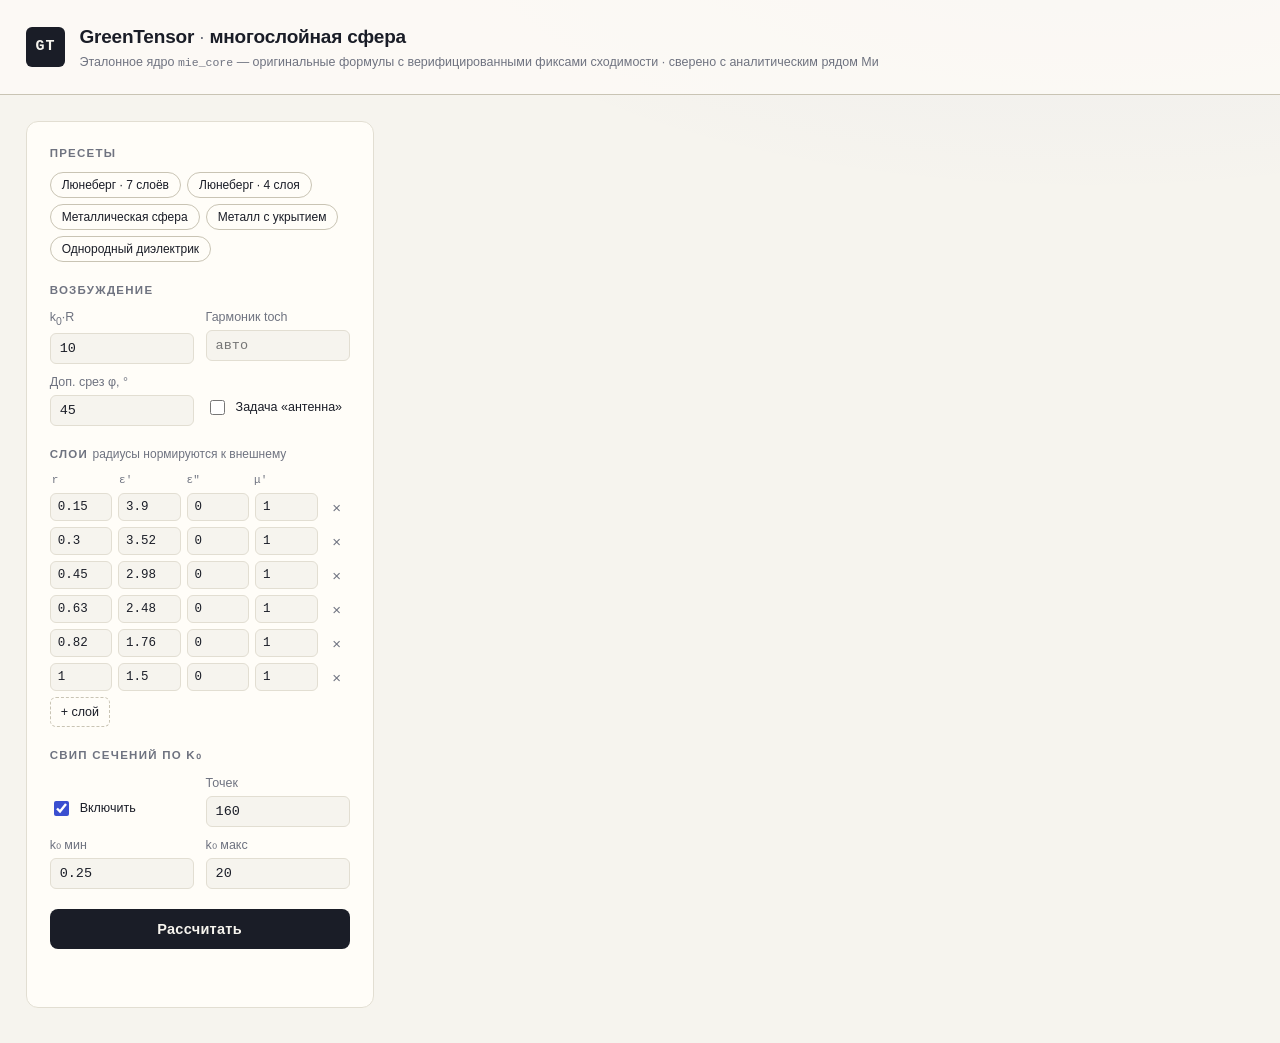
==== webapp/static/index.html @ 2ded287a "feat: analytic GMM scattering architecture on the layered-sphere core" ====
<!doctype html>
<html lang="ru">
<head>
<meta charset="utf-8">
<meta name="viewport" content="width=device-width, initial-scale=1">
<title>GreenTensor · Рассеяние на многослойной сфере</title>
<link rel="stylesheet" href="style.css">
<script src="vendor/plotly.min.js"></script>
</head>
<body>

<header class="site-header">
  <div class="brand">
    <span class="brand-mark">GT</span>
    <div>
      <h1>GreenTensor <span class="thin">·</span> многослойная сфера</h1>
      <p class="sub">Эталонное ядро <code>mie_core</code> — оригинальные формулы с верифицированными
      фиксами сходимости · сверено с аналитическим рядом Ми</p>
    </div>
  </div>
</header>

<div class="layout">

  <aside class="panel" aria-label="Параметры расчёта">
    <section>
      <h2 class="sec">Пресеты</h2>
      <div class="preset-row" id="presets"></div>
    </section>

    <section>
      <h2 class="sec">Возбуждение</h2>
      <div class="grid2">
        <label><span>k<sub>0</sub>·R</span> <input id="k0" type="number" step="any" value="10"></label>
        <label><span>Гармоник toch</span> <input id="toch" type="number" min="1" max="150" placeholder="авто"></label>
        <label><span>Доп. срез φ, °</span> <input id="phi" type="number" step="any" value="45"
               title="Главные плоскости φ=0° и φ=90° строятся всегда; здесь — дополнительный срез (в нём E_φ ≠ 0)"></label>
        <label class="chk"><input id="problemAntenna" type="checkbox"> Задача «антенна»</label>
      </div>
    </section>

    <section>
      <h2 class="sec">Слои <span class="hint">радиусы нормируются к внешнему</span></h2>
      <div class="layers-head"><span>r</span><span>ε′</span><span>ε″</span><span>μ′</span><span></span></div>
      <div id="layers"></div>
      <button class="ghost" id="addLayer" type="button">+ слой</button>
    </section>

    <section>
      <h2 class="sec">Свип сечений по k₀</h2>
      <div class="grid2">
        <label class="chk"><input id="sweepOn" type="checkbox" checked> Включить</label>
        <label>Точек <input id="sweepN" type="number" min="8" max="400" value="160"></label>
        <label>k₀ мин <input id="sweepMin" type="number" step="any" value="0.25"></label>
        <label>k₀ макс <input id="sweepMax" type="number" step="any" value="20"></label>
      </div>
    </section>

    <button class="primary" id="run" type="button">Рассчитать</button>
    <p id="status" class="status" role="status"></p>
  </aside>

  <main id="results" class="results" hidden>

    <section class="row-summary">
      <div class="card geometry-card">
        <h3 class="sec">Геометрия</h3>
        <svg id="geom" viewBox="-1.45 -1.18 2.9 2.36" role="img" aria-label="Сечение слоёв сферы"></svg>
      </div>
      <div class="cards" id="csCards"></div>
    </section>

    <div class="tabs" id="tabs" hidden>
      <button class="tab active" data-problem="diffraction" type="button">Дифракция</button>
      <button class="tab" data-problem="antenna" type="button">Антенна</button>
    </div>

    <section>
      <h2 class="sec rule">Линейная поляризация — главные плоскости (φ=0°, 90°) и срез φ, дБ</h2>
      <div class="plots2">
        <div class="plot-card"><div id="plotLinPolar" class="plot polar"></div></div>
        <div class="plot-card"><div id="plotLinRect" class="plot"></div></div>
      </div>
    </section>

    <section>
      <h2 class="sec rule">Круговая поляризация — основная и кросс-компоненты, дБ</h2>
      <div class="plots2">
        <div class="plot-card"><div id="plotCirPolar" class="plot polar"></div></div>
        <div class="plot-card"><div id="plotCirRect" class="plot"></div></div>
      </div>
    </section>

    <section id="sweepSection">
      <h2 class="sec rule">Сечения рассеяния — зависимость от k₀ (дифракция)</h2>
      <div class="plot-card wide"><div id="plotSweep" class="plot tall"></div></div>
    </section>

    <section>
      <h2 class="sec rule">Коэффициенты ряда |M<sub>n</sub>|, |N<sub>n</sub>|</h2>
      <div class="plot-card wide"><div id="plotCoeffs" class="plot"></div></div>
    </section>

    <section class="export">
      <h2 class="sec rule">Экспорт</h2>
      <button class="ghost" id="dlJson" type="button">Данные · JSON</button>
      <button class="ghost" id="dlCsv" type="button">Диаграммы · CSV</button>
      <span class="hint">PNG каждого графика — через камеру в его панели инструментов</span>
    </section>

  </main>
</div>

<script src="app.js"></script>
</body>
</html>
---- webapp/static/style.css ----
/* GreenTensor web — научно-издательский стиль (Swiss/editorial).
   Единая система токенов: бумага + чернила, два семантических акцента:
   индиго = θ / основная (co) компонента, янтарь = φ / кросс-компонента. */

:root {
  --paper: #f6f4ee;
  --surface: #fffdf8;
  --ink: #1a1d27;
  --muted: #6f7380;
  --line: #e2ded2;
  --line-strong: #c9c4b4;

  --accent: #3a4fd0;      /* индиго: E_theta, co-pol, Q_sca */
  --accent-2: #d97d00;    /* янтарь: E_phi, cross-pol, Q_ext */
  --teal: #0e9488;        /* Q_abs */
  --rose: #c2403f;        /* Q_back */

  --font: -apple-system, "SF Pro Text", "Segoe UI", Roboto, "Helvetica Neue", Arial, sans-serif;
  --mono: ui-monospace, "SF Mono", SFMono-Regular, Menlo, Consolas, monospace;

  --space: clamp(1rem, 0.8rem + 1vw, 2rem);
  --radius: 6px;
}

* { box-sizing: border-box; }
[hidden] { display: none !important; }

html, body { margin: 0; padding: 0; }

body {
  background:
    radial-gradient(1200px 500px at 85% -10%, rgba(58, 79, 208, 0.05), transparent 60%),
    var(--paper);
  color: var(--ink);
  font-family: var(--font);
  font-size: 15px;
  line-height: 1.45;
}

code { font-family: var(--mono); font-size: 0.92em; }

/* ---------------------------------------------------------------- header */
.site-header {
  border-bottom: 1px solid var(--line-strong);
  padding: calc(var(--space) * 0.9) var(--space);
  background: color-mix(in srgb, var(--surface) 70%, transparent);
}

.brand { display: flex; gap: 14px; align-items: center; max-width: 1480px; margin: 0 auto; }

.brand-mark {
  font-family: var(--mono);
  font-weight: 700;
  font-size: 15px;
  letter-spacing: 0.06em;
  color: var(--paper);
  background: var(--ink);
  border-radius: var(--radius);
  padding: 9px 10px;
}

.site-header h1 { margin: 0; font-size: 19px; font-weight: 650; letter-spacing: -0.01em; }
.site-header .thin { color: var(--muted); font-weight: 300; }
.site-header .sub { margin: 2px 0 0; color: var(--muted); font-size: 12.5px; }

/* ---------------------------------------------------------------- layout */
.layout {
  display: grid;
  grid-template-columns: 348px minmax(0, 1fr);
  gap: var(--space);
  max-width: 1480px;
  margin: 0 auto;
  padding: var(--space);
  align-items: start;
}

@media (max-width: 980px) { .layout { grid-template-columns: 1fr; } }

/* секционные заголовки — единый стиль */
.sec {
  font-size: 11.5px;
  font-weight: 700;
  letter-spacing: 0.11em;
  text-transform: uppercase;
  color: var(--muted);
  margin: 0 0 10px;
}

.sec.rule {
  display: flex; align-items: center; gap: 12px; margin-top: 4px;
}
.sec.rule::after { content: ""; flex: 1; height: 1px; background: var(--line-strong); }

.hint { font-weight: 400; letter-spacing: 0; text-transform: none; color: var(--muted); font-size: 12px; }

/* ---------------------------------------------------------------- panel */
.panel {
  position: sticky; top: var(--space);
  background: var(--surface);
  border: 1px solid var(--line);
  border-radius: calc(var(--radius) * 2);
  padding: calc(var(--space) * 0.9);
  display: flex; flex-direction: column; gap: 20px;
}

.preset-row { display: flex; flex-wrap: wrap; gap: 6px; }

.preset-row button {
  font: 500 12px var(--font);
  color: var(--ink);
  background: transparent;
  border: 1px solid var(--line-strong);
  border-radius: 999px;
  padding: 5px 11px;
  cursor: pointer;
  transition: border-color .15s, background .15s;
}
.preset-row button:hover { border-color: var(--accent); color: var(--accent); }

.grid2 { display: grid; grid-template-columns: 1fr 1fr; gap: 9px 12px; }

label { display: flex; flex-direction: column; gap: 4px; font-size: 12.5px; color: var(--muted); }
label.chk { flex-direction: row; align-items: center; gap: 8px; color: var(--ink); padding-top: 16px; }

input[type="number"], input[type="text"] {
  font: 500 13.5px var(--mono);
  color: var(--ink);
  background: var(--paper);
  border: 1px solid var(--line);
  border-radius: var(--radius);
  padding: 7px 9px;
  width: 100%;
  transition: border-color .15s, box-shadow .15s;
}
input:focus { outline: none; border-color: var(--accent); box-shadow: 0 0 0 3px rgba(58,79,208,.13); }
input[type="checkbox"] { accent-color: var(--accent); width: 15px; height: 15px; }

/* строки слоёв */
.layers-head, .layer-row {
  display: grid;
  grid-template-columns: 1fr 1fr 1fr 1fr 26px;
  gap: 6px;
  align-items: center;
}
.layers-head { font-size: 11px; color: var(--muted); padding: 0 2px 4px; font-family: var(--mono); }
.layer-row { margin-bottom: 6px; }
.layer-row input { padding: 6px 7px; font-size: 12.5px; }

.layer-row .del {
  border: none; background: none; color: var(--muted);
  font-size: 15px; cursor: pointer; padding: 2px; line-height: 1;
}
.layer-row .del:hover { color: var(--rose); }

button.ghost {
  font: 500 12.5px var(--font);
  color: var(--ink);
  background: transparent;
  border: 1px dashed var(--line-strong);
  border-radius: var(--radius);
  padding: 7px 10px;
  cursor: pointer;
}
button.ghost:hover { border-color: var(--accent); color: var(--accent); }

button.primary {
  font: 650 14.5px var(--font);
  letter-spacing: 0.02em;
  color: var(--paper);
  background: var(--ink);
  border: none;
  border-radius: calc(var(--radius) + 2px);
  padding: 12px;
  cursor: pointer;
  transition: background .15s, transform .06s;
}
button.primary:hover { background: var(--accent); }
button.primary:active { transform: translateY(1px); }
button.primary[disabled] { opacity: .55; cursor: wait; }

.status { min-height: 1.2em; margin: 0; font-size: 12.5px; color: var(--muted); }
.status.err { color: var(--rose); }

/* ---------------------------------------------------------------- results */
.results { display: flex; flex-direction: column; gap: calc(var(--space) * 1.1); }

.row-summary {
  display: grid;
  grid-template-columns: 300px 1fr;
  gap: var(--space);
  align-items: stretch;
}
@media (max-width: 1180px) { .row-summary { grid-template-columns: 1fr; } }

.card, .plot-card {
  background: var(--surface);
  border: 1px solid var(--line);
  border-radius: calc(var(--radius) * 2);
  padding: 14px;
}

.geometry-card svg { width: 100%; height: auto; display: block; }

.cards { display: grid; grid-template-columns: repeat(auto-fit, minmax(150px, 1fr)); gap: 12px; }

.stat { display: flex; flex-direction: column; justify-content: center; gap: 4px; border-left: 3px solid var(--line-strong); }
.stat .v { font: 600 24px/1.1 var(--mono); letter-spacing: -0.02em; }
.stat .k { font-size: 11.5px; letter-spacing: .08em; text-transform: uppercase; color: var(--muted); }
.stat .u { font-size: 11px; color: var(--muted); font-family: var(--mono); }
.stat[data-c="sca"]  { border-color: var(--accent); }
.stat[data-c="ext"]  { border-color: var(--accent-2); }
.stat[data-c="abs"]  { border-color: var(--teal); }
.stat[data-c="back"] { border-color: var(--rose); }

/* вкладки задач */
.tabs { display: flex; gap: 0; border-bottom: 1px solid var(--line-strong); }
.tab {
  font: 600 13.5px var(--font);
  color: var(--muted);
  background: none; border: none;
  border-bottom: 2px solid transparent;
  margin-bottom: -1px;
  padding: 9px 16px;
  cursor: pointer;
}
.tab.active { color: var(--ink); border-bottom-color: var(--accent); }

/* сетка графиков */
.plots2 { display: grid; grid-template-columns: minmax(0, 440px) minmax(0, 1fr); gap: var(--space); }
@media (max-width: 1180px) { .plots2 { grid-template-columns: 1fr; } }

.plot { width: 100%; height: 380px; }
.plot.polar { height: 420px; }
.plot.tall { height: 420px; }
.plot-card.wide { padding: 14px 18px; }

.export { display: flex; align-items: center; gap: 12px; flex-wrap: wrap; }
.export .sec { width: 100%; }
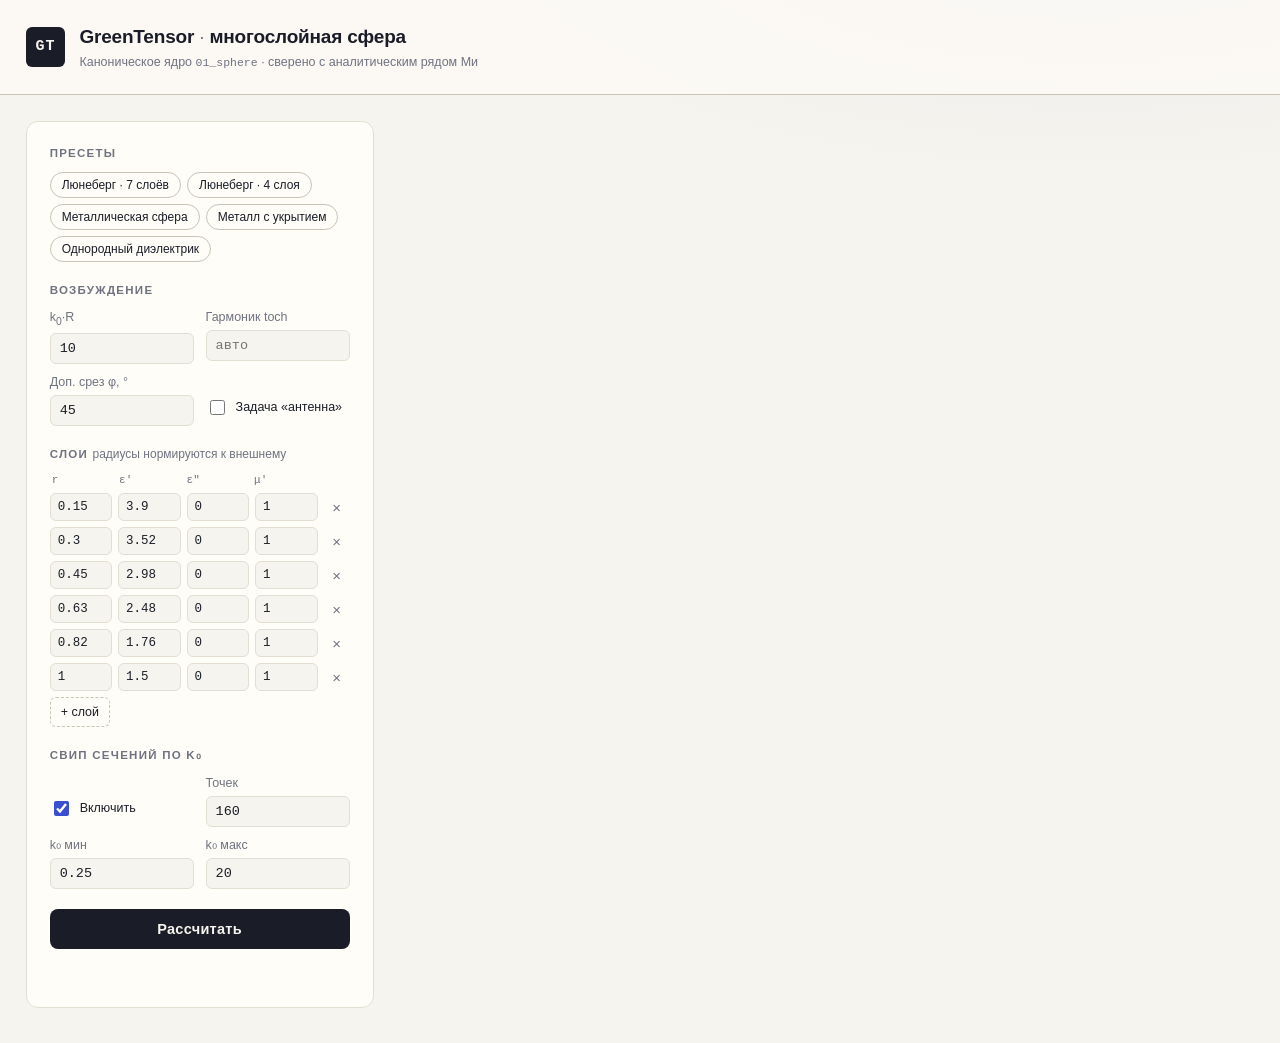
==== commit 96ea98c4: "chore: предрелизная чистка" ====
--- a/webapp/static/index.html
+++ b/webapp/static/index.html
@@ -1,4 +1,6 @@
 <!doctype html>
+<!-- SPDX-License-Identifier: MIT
+-->
 <html lang="ru">
 <head>
 <meta charset="utf-8">
@@ -14,8 +16,7 @@
     <span class="brand-mark">GT</span>
     <div>
       <h1>GreenTensor <span class="thin">·</span> многослойная сфера</h1>
-      <p class="sub">Эталонное ядро <code>mie_core</code> — оригинальные формулы с верифицированными
-      фиксами сходимости · сверено с аналитическим рядом Ми</p>
+      <p class="sub">Каноническое ядро <code>01_sphere</code> · сверено с аналитическим рядом Ми</p>
     </div>
   </div>
 </header>
--- a/webapp/static/style.css
+++ b/webapp/static/style.css
@@ -1,3 +1,6 @@
+/* SPDX-License-Identifier: MIT
+ */
+
 /* GreenTensor web — научно-издательский стиль (Swiss/editorial).
    Единая система токенов: бумага + чернила, два семантических акцента:
    индиго = θ / основная (co) компонента, янтарь = φ / кросс-компонента. */
